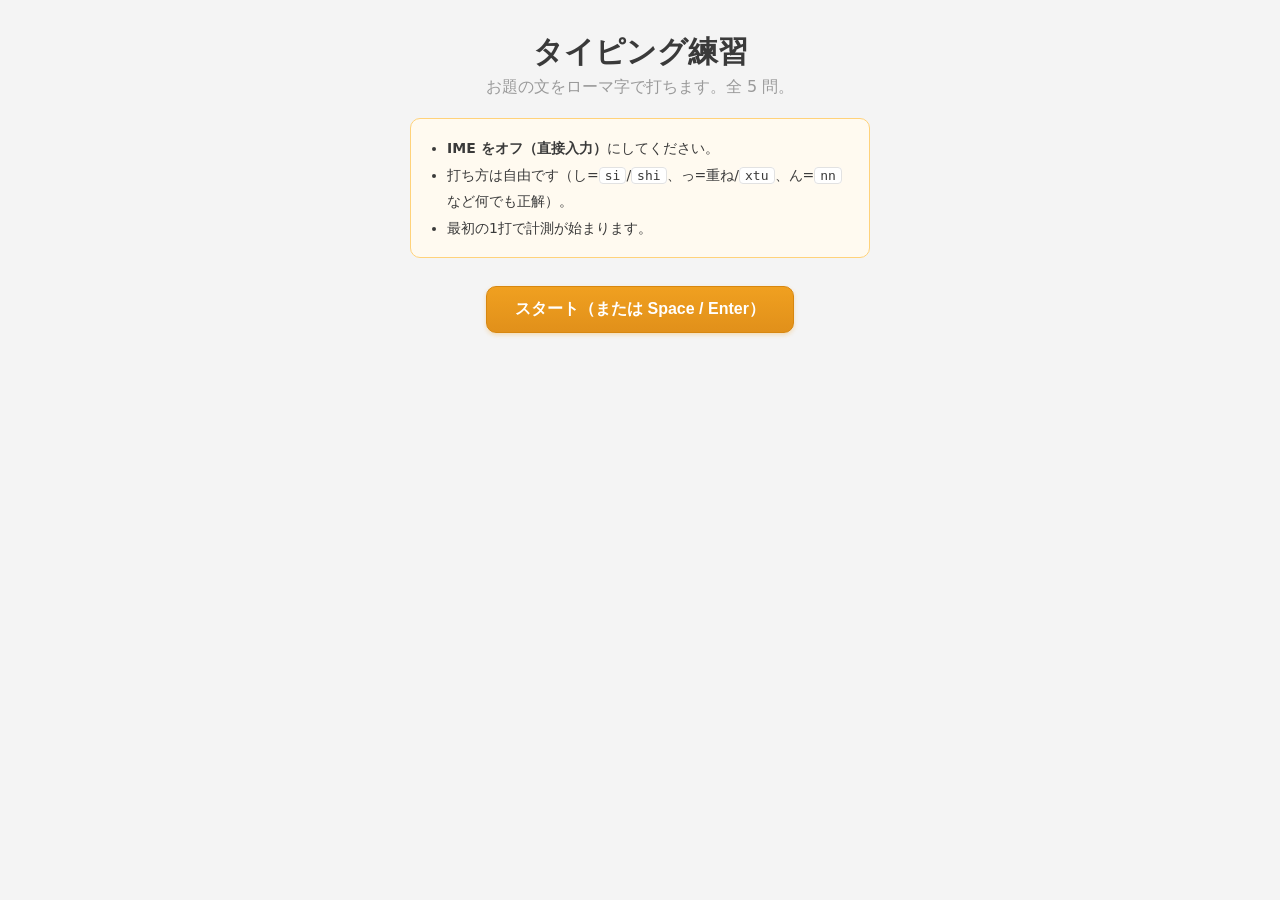
==== index.html @ a798c5b9 "e-typing クローン（タイピング練習ゲーム） 日本語ローマ字入力のタイピング練習。素のHTML/CSS/JS（ビルド不要・ES Modules）。 - 並列仮説方式のローマ字エンジン（両対応: " ====
<!DOCTYPE html>
<html lang="ja">
<head>
  <meta charset="UTF-8">
  <meta name="viewport" content="width=device-width, initial-scale=1.0">
  <title>タイピング練習（e-typing クローン）</title>
  <link rel="stylesheet" href="css/styles.css">
</head>
<body>
  <!-- ミス時の明転（白フラッシュ）用オーバーレイ -->
  <div id="flash" class="flash-overlay" aria-hidden="true"></div>

  <main class="stage">
    <!-- ===== スタート画面 ===== -->
    <section id="screen-start" class="screen is-active">
      <h1 class="start-title">タイピング練習</h1>
      <p class="start-lead">お題の文をローマ字で打ちます。全 <span id="start-count">5</span> 問。</p>
      <ul class="start-notes">
        <li><strong>IME をオフ（直接入力）</strong>にしてください。</li>
        <li>打ち方は自由です（し=<code>si</code>/<code>shi</code>、っ=重ね/<code>xtu</code>、ん=<code>nn</code> など何でも正解）。</li>
        <li>最初の1打で計測が始まります。</li>
      </ul>
      <button id="btn-start" class="btn-primary" type="button">スタート（または Space / Enter）</button>
    </section>

    <!-- ===== プレイ画面 ===== -->
    <section id="screen-play" class="screen">
      <div class="play-bar">
        <span id="progress" class="progress">1 / 5</span>
        <span id="live-acc" class="live-acc">正確率 100%</span>
      </div>

      <!-- お題パネル -->
      <section class="board" aria-label="お題">
        <p id="display" class="display"></p>
        <p id="reading" class="reading"></p>
        <p id="romaji" class="romaji">
          <span class="typed" id="romaji-typed"></span><span class="rest" id="romaji-rest"></span>
        </p>
      </section>

      <!-- キーボード -->
      <section class="keyboard-wrap" aria-label="キーボード">
        <div id="keyboard" class="keyboard"></div>
      </section>

      <!-- 両手 -->
      <section class="hands-wrap" aria-label="両手">
        <div id="hands"></div>
      </section>
    </section>

    <!-- ===== 結果画面 ===== -->
    <section id="screen-result" class="screen">
      <h2 class="result-title">結果</h2>
      <div class="result-rank">
        <span class="rank-label">ランク</span>
        <span id="result-rank" class="rank-value">A</span>
      </div>
      <div class="result-grid">
        <div class="stat"><span class="stat-num" id="result-score">0</span><span class="stat-cap">スコア</span></div>
        <div class="stat"><span class="stat-num" id="result-wpm">0</span><span class="stat-cap">WPM</span></div>
        <div class="stat"><span class="stat-num" id="result-kpm">0</span><span class="stat-cap">KPM</span></div>
        <div class="stat"><span class="stat-num" id="result-acc">0%</span><span class="stat-cap">正確率</span></div>
        <div class="stat"><span class="stat-num" id="result-correct">0</span><span class="stat-cap">正打数</span></div>
        <div class="stat"><span class="stat-num" id="result-miss">0</span><span class="stat-cap">ミス数</span></div>
      </div>
      <div class="weak-wrap">
        <div class="weak-col">
          <h3 class="weak-head">苦手なキー</h3>
          <ul id="weak-keys" class="weak-list"></ul>
        </div>
        <div class="weak-col">
          <h3 class="weak-head">苦手な指</h3>
          <ul id="weak-fingers" class="weak-list"></ul>
        </div>
      </div>
      <button id="btn-retry" class="btn-primary" type="button">もう一度（または Space / Enter）</button>
    </section>
  </main>

  <script type="module" src="js/main.js"></script>
</body>
</html>
---- css/styles.css ----
:root {
  --orange: #f0a020;
  --orange-soft: #ffd27a;
  --ink: #3a3a3a;
  --ink-soft: #9a9a9a;
  --line: #e2e2e2;
  --key-face: #fbfbfb;
  --key-top: #ffffff;
  --bg: #ffffff;
  --panel: #ffffff;
}

* { box-sizing: border-box; }

html, body {
  margin: 0;
  height: 100%;
  background: #f4f4f4;
  font-family: "Hiragino Kaku Gothic ProN", "Yu Gothic", Meiryo, system-ui, sans-serif;
  color: var(--ink);
}

.stage {
  max-width: 640px;
  margin: 0 auto;
  padding: 24px 16px 40px;
}

/* ===== お題パネル ===== */
.board {
  background: var(--panel);
  border: 1px solid var(--line);
  border-radius: 10px;
  padding: 22px 26px;
  box-shadow: 0 1px 2px rgba(0, 0, 0, 0.04);
}
.display {
  margin: 0;
  font-size: 26px;
  font-weight: 600;
  color: var(--ink);
  letter-spacing: 0.02em;
}
.reading {
  margin: 4px 0 0;
  font-size: 14px;
  color: var(--ink-soft);
}
.romaji {
  margin: 14px 0 0;
  font-size: 24px;
  font-weight: 700;
  letter-spacing: 0.06em;
  font-family: "Arial", "Helvetica Neue", sans-serif;
  border-top: 1px solid var(--line);
  padding-top: 12px;
}
.romaji .typed { color: var(--orange); }
.romaji .rest  { color: var(--ink); }
/* 次に打つ1文字を強調（任意のアクセント） */
.romaji .cursor {
  color: var(--orange);
  border-bottom: 3px solid var(--orange);
}

/* ===== キーボード ===== */
.keyboard-wrap { margin-top: 22px; }
.keyboard {
  background: #fafafa;
  border: 1px solid var(--line);
  border-radius: 10px;
  padding: 12px 10px;
}
.kb-row {
  display: flex;
  justify-content: center;
  gap: 6px;
  margin-bottom: 6px;
}
.kb-row:last-child { margin-bottom: 0; }
/* 段ごとに少しずらして実キーボードっぽく */
.kb-row:nth-child(2) { padding-left: 16px; }
.kb-row:nth-child(3) { padding-left: 26px; }
.kb-row:nth-child(4) { padding-left: 40px; }

.kb-key {
  width: 36px;
  height: 36px;
  display: flex;
  align-items: center;
  justify-content: center;
  font-size: 13px;
  font-weight: 600;
  color: #777;
  background: linear-gradient(#ffffff, var(--key-face));
  border: 1px solid var(--line);
  border-radius: 6px;
  box-shadow: 0 1px 0 #e9e9e9;
  user-select: none;
}
.kb-key.is-home { box-shadow: 0 1px 0 #e9e9e9, inset 0 -2px 0 var(--line); }
.kb-key.is-home::after {
  content: "";
  position: relative;
  /* ホームポジションの突起 */
}
/* 次に打つキー */
.kb-key.is-next {
  background: linear-gradient(var(--orange), #e1901a);
  color: #fff;
  border-color: #d8870f;
  box-shadow: 0 0 0 2px rgba(240, 160, 32, 0.25);
}

/* ===== 両手 ===== */
.hands-wrap { margin-top: 18px; }
.hands-svg { width: 100%; height: auto; display: block; }
.hands-svg .palm {
  fill: #e9e9e9;
}
.hands-svg .finger {
  fill: #d7d7d7;
  transition: fill 0.08s ease;
}
.hands-svg .finger.is-active {
  fill: var(--orange);
}

/* ===== 画面切り替え ===== */
.screen { display: none; }
.screen.is-active { display: block; }

/* ===== 共通ボタン ===== */
.btn-primary {
  display: block;
  margin: 28px auto 0;
  font-size: 16px;
  font-weight: 600;
  padding: 12px 28px;
  border-radius: 10px;
  border: 1px solid #d8870f;
  background: linear-gradient(var(--orange), #e1901a);
  color: #fff;
  cursor: pointer;
  box-shadow: 0 2px 4px rgba(240, 160, 32, 0.3);
}
.btn-primary:hover { filter: brightness(1.05); }
.btn-primary:active { transform: translateY(1px); }

/* ===== スタート画面 ===== */
.start-title {
  margin: 8px 0 4px;
  font-size: 30px;
  font-weight: 700;
  text-align: center;
  color: var(--ink);
}
.start-lead {
  margin: 0 0 20px;
  text-align: center;
  color: var(--ink-soft);
}
.start-notes {
  max-width: 460px;
  margin: 0 auto;
  padding: 16px 20px 16px 36px;
  background: #fffaf0;
  border: 1px solid var(--orange-soft);
  border-radius: 10px;
  color: var(--ink);
  font-size: 14px;
  line-height: 1.9;
}
.start-notes code {
  background: #fff;
  border: 1px solid var(--line);
  border-radius: 4px;
  padding: 0 5px;
  font-size: 13px;
}

/* ===== プレイ画面の上部バー ===== */
.play-bar {
  display: flex;
  justify-content: space-between;
  align-items: baseline;
  margin-bottom: 10px;
  font-size: 14px;
  color: var(--ink-soft);
}
.progress { font-weight: 600; color: var(--ink); }

/* ===== 結果画面 ===== */
.result-title {
  margin: 4px 0 16px;
  text-align: center;
  font-size: 24px;
}
.result-rank {
  text-align: center;
  margin-bottom: 18px;
}
.rank-label {
  display: block;
  font-size: 13px;
  color: var(--ink-soft);
}
.rank-value {
  display: inline-block;
  font-size: 72px;
  font-weight: 800;
  line-height: 1.1;
  color: var(--orange);
}
.result-grid {
  display: grid;
  grid-template-columns: repeat(3, 1fr);
  gap: 10px;
  margin-bottom: 22px;
}
.stat {
  background: #fafafa;
  border: 1px solid var(--line);
  border-radius: 10px;
  padding: 14px 8px;
  text-align: center;
}
.stat-num {
  display: block;
  font-size: 26px;
  font-weight: 700;
  color: var(--ink);
}
.stat-cap {
  display: block;
  margin-top: 2px;
  font-size: 12px;
  color: var(--ink-soft);
}
.weak-wrap {
  display: grid;
  grid-template-columns: 1fr 1fr;
  gap: 16px;
}
.weak-head {
  margin: 0 0 8px;
  font-size: 14px;
  color: var(--ink);
}
.weak-list {
  list-style: none;
  margin: 0;
  padding: 0;
}
.weak-list li {
  display: flex;
  justify-content: space-between;
  padding: 6px 10px;
  border-bottom: 1px solid var(--line);
  font-size: 14px;
}
.weak-name { font-weight: 600; }
.weak-count { color: var(--orange); font-weight: 600; }
.weak-none { color: var(--ink-soft); justify-content: flex-start; }

/* ===== ミス時の明転（白フラッシュ） ===== */
.flash-overlay {
  position: fixed;
  inset: 0;
  background: #fff;
  opacity: 0;
  pointer-events: none;
  z-index: 9999;
}
.flash-overlay.flash {
  animation: flash-anim 140ms ease-out;
}
@keyframes flash-anim {
  0%   { opacity: 0; }
  35%  { opacity: 0.85; }
  100% { opacity: 0; }
}
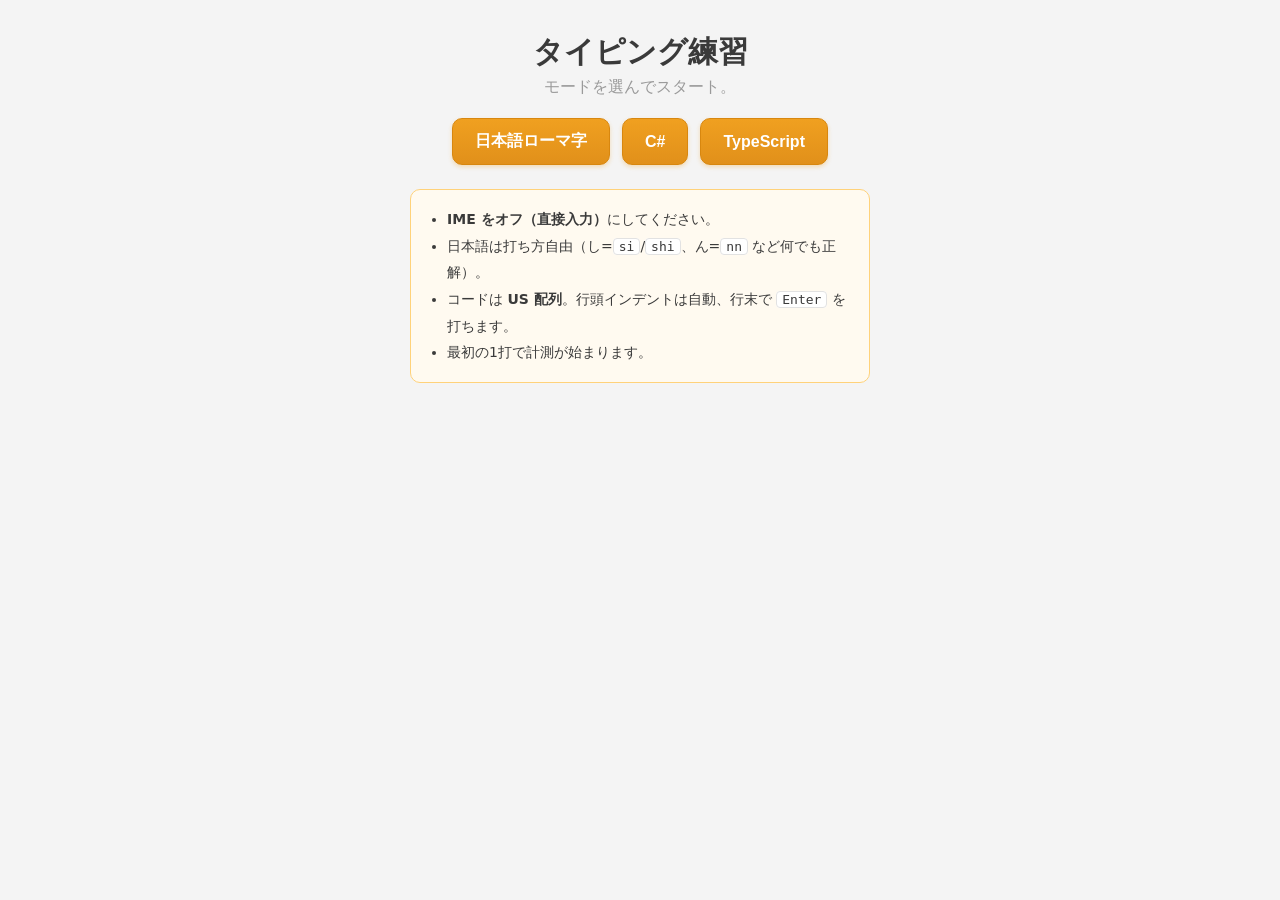
==== commit 25eb79ee: "feat: プログラミング言語コード直打ちモード（C# / TypeScript）を追加 US 配列・記号/Shift 可視化に対応したコードタイピングモードを実装。 日本語ローマ字モードは無改変で動" ====
--- a/index.html
+++ b/index.html
@@ -14,13 +14,18 @@
     <!-- ===== スタート画面 ===== -->
     <section id="screen-start" class="screen is-active">
       <h1 class="start-title">タイピング練習</h1>
-      <p class="start-lead">お題の文をローマ字で打ちます。全 <span id="start-count">5</span> 問。</p>
+      <p class="start-lead">モードを選んでスタート。</p>
+      <div class="mode-select">
+        <button class="btn-mode" type="button" data-mode="romaji">日本語ローマ字</button>
+        <button class="btn-mode" type="button" data-mode="code" data-lang="csharp">C#</button>
+        <button class="btn-mode" type="button" data-mode="code" data-lang="typescript">TypeScript</button>
+      </div>
       <ul class="start-notes">
         <li><strong>IME をオフ（直接入力）</strong>にしてください。</li>
-        <li>打ち方は自由です（し=<code>si</code>/<code>shi</code>、っ=重ね/<code>xtu</code>、ん=<code>nn</code> など何でも正解）。</li>
+        <li>日本語は打ち方自由（し=<code>si</code>/<code>shi</code>、ん=<code>nn</code> など何でも正解）。</li>
+        <li>コードは <strong>US 配列</strong>。行頭インデントは自動、行末で <code>Enter</code> を打ちます。</li>
         <li>最初の1打で計測が始まります。</li>
       </ul>
-      <button id="btn-start" class="btn-primary" type="button">スタート（または Space / Enter）</button>
     </section>
 
     <!-- ===== プレイ画面 ===== -->
@@ -30,13 +35,19 @@
         <span id="live-acc" class="live-acc">正確率 100%</span>
       </div>
 
-      <!-- お題パネル -->
-      <section class="board" aria-label="お題">
+      <!-- お題パネル（日本語ローマ字） -->
+      <section id="board" class="board" aria-label="お題">
         <p id="display" class="display"></p>
         <p id="reading" class="reading"></p>
         <p id="romaji" class="romaji">
           <span class="typed" id="romaji-typed"></span><span class="rest" id="romaji-rest"></span>
         </p>
+      </section>
+
+      <!-- コードパネル（プログラミングモード） -->
+      <section id="code-section" class="code-wrap" aria-label="コード" hidden>
+        <p id="code-title" class="code-title"></p>
+        <pre class="code-view"><code class="typed" id="code-typed"></code><code class="cursor" id="code-cursor"></code><code class="rest" id="code-rest"></code></pre>
       </section>
 
       <!-- キーボード -->
@@ -53,6 +64,7 @@
     <!-- ===== 結果画面 ===== -->
     <section id="screen-result" class="screen">
       <h2 class="result-title">結果</h2>
+      <p id="result-lang" class="result-lang"></p>
       <div class="result-rank">
         <span class="rank-label">ランク</span>
         <span id="result-rank" class="rank-value">A</span>
--- a/css/styles.css
+++ b/css/styles.css
@@ -112,6 +112,59 @@
   box-shadow: 0 0 0 2px rgba(240, 160, 32, 0.25);
 }
 
+/* US 配列: 段ごとのズレは無効化し、幅広キーで自然に揃える */
+.keyboard.is-us .kb-row { padding-left: 0; }
+/* 2段ラベルのキー（上=シフト記号 / 下=非シフト文字） */
+.kb-key.has-shift {
+  flex-direction: column;
+  gap: 1px;
+  font-size: 11px;
+  line-height: 1.05;
+}
+.kb-key .kb-shift { color: #aaa; }
+.kb-key .kb-base { color: #777; }
+.kb-key.is-next .kb-shift,
+.kb-key.is-next .kb-base { color: #fff; }
+/* 幅広キー（Shift / Enter / Space） */
+.kb-key.is-wide {
+  width: auto;
+  min-width: 58px;
+  padding: 0 10px;
+  font-size: 11px;
+}
+.keyboard.is-us .kb-row:last-child .kb-key.is-wide { min-width: 220px; }
+
+/* ===== コードパネル（プログラミングモード） ===== */
+.code-wrap {
+  background: #fbfbfb;
+  border: 1px solid var(--line);
+  border-radius: 10px;
+  padding: 14px 18px;
+  box-shadow: 0 1px 2px rgba(0, 0, 0, 0.04);
+}
+.code-title {
+  margin: 0 0 8px;
+  font-size: 13px;
+  color: var(--ink-soft);
+}
+.code-view {
+  margin: 0;
+  max-height: 320px;
+  overflow: auto;
+  font-family: "SFMono-Regular", Consolas, "Liberation Mono", Menlo, monospace;
+  font-size: 15px;
+  line-height: 1.6;
+  white-space: pre;
+  tab-size: 4;
+}
+.code-view .typed { color: #bdbdbd; }
+.code-view .rest { color: var(--ink); }
+.code-view .cursor {
+  background: var(--orange);
+  color: #fff;
+  border-radius: 2px;
+}
+
 /* ===== 両手 ===== */
 .hands-wrap { margin-top: 18px; }
 .hands-svg { width: 100%; height: auto; display: block; }
@@ -177,6 +230,37 @@
   border-radius: 4px;
   padding: 0 5px;
   font-size: 13px;
+}
+
+/* ===== スタート画面: モード選択 ===== */
+.mode-select {
+  display: flex;
+  flex-wrap: wrap;
+  justify-content: center;
+  gap: 12px;
+  margin: 0 auto 24px;
+}
+.btn-mode {
+  font-size: 16px;
+  font-weight: 600;
+  padding: 12px 22px;
+  border-radius: 10px;
+  border: 1px solid #d8870f;
+  background: linear-gradient(var(--orange), #e1901a);
+  color: #fff;
+  cursor: pointer;
+  box-shadow: 0 2px 4px rgba(240, 160, 32, 0.3);
+}
+.btn-mode:hover { filter: brightness(1.05); }
+.btn-mode:active { transform: translateY(1px); }
+
+/* ===== 結果画面: 言語ラベル ===== */
+.result-lang {
+  margin: 0 0 10px;
+  text-align: center;
+  font-size: 14px;
+  font-weight: 600;
+  color: var(--ink-soft);
 }
 
 /* ===== プレイ画面の上部バー ===== */
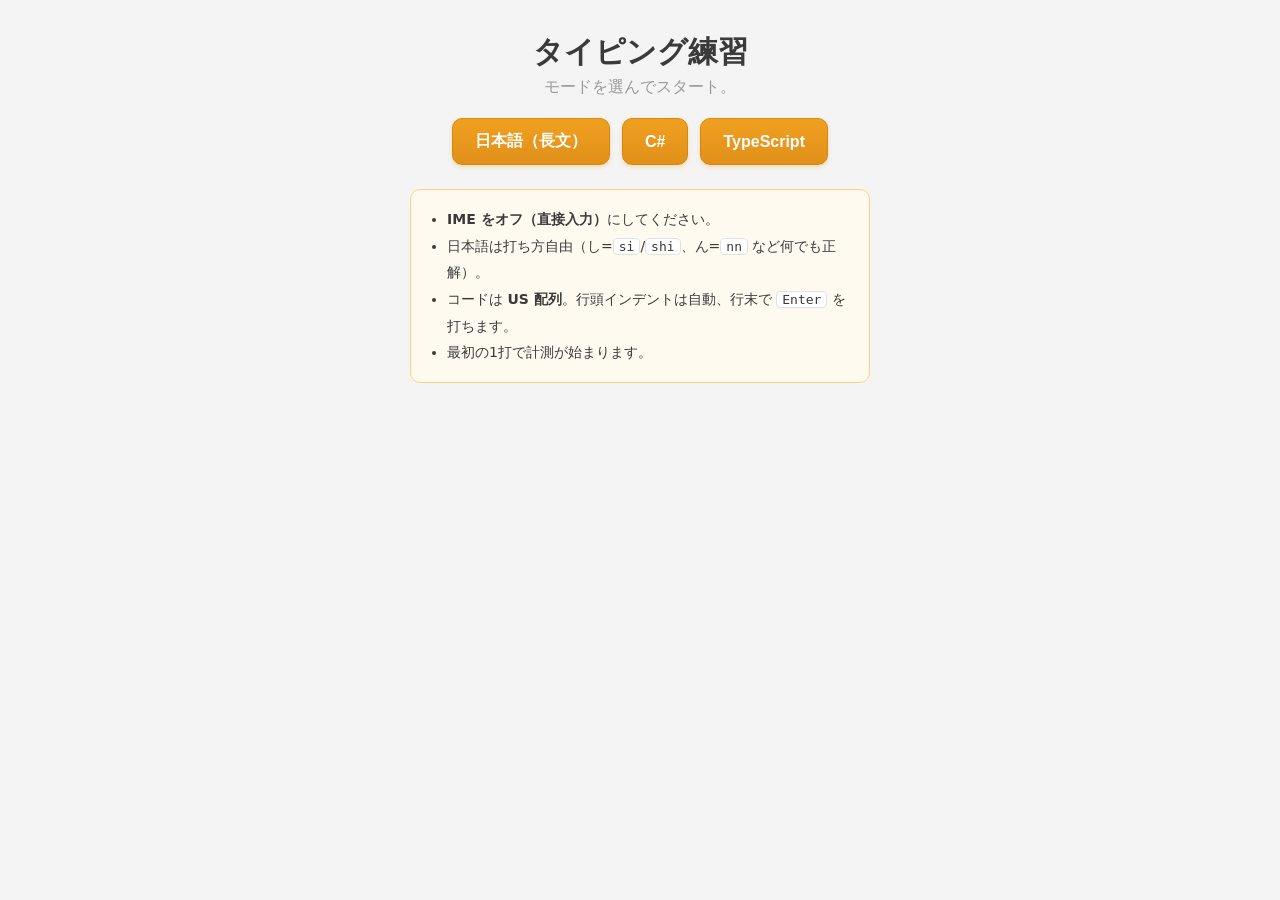
==== commit fbf2b2df: "feat: 日本語モードを青空文庫の長文（段落）練習に置き換え - romaji.js: 句読点・記号「」、。・！？（）を TABLE に追加（Shift記号含む）。セルフテスト46件PASS - w" ====
--- a/index.html
+++ b/index.html
@@ -16,7 +16,7 @@
       <h1 class="start-title">タイピング練習</h1>
       <p class="start-lead">モードを選んでスタート。</p>
       <div class="mode-select">
-        <button class="btn-mode" type="button" data-mode="romaji">日本語ローマ字</button>
+        <button class="btn-mode" type="button" data-mode="romaji">日本語（長文）</button>
         <button class="btn-mode" type="button" data-mode="code" data-lang="csharp">C#</button>
         <button class="btn-mode" type="button" data-mode="code" data-lang="typescript">TypeScript</button>
       </div>
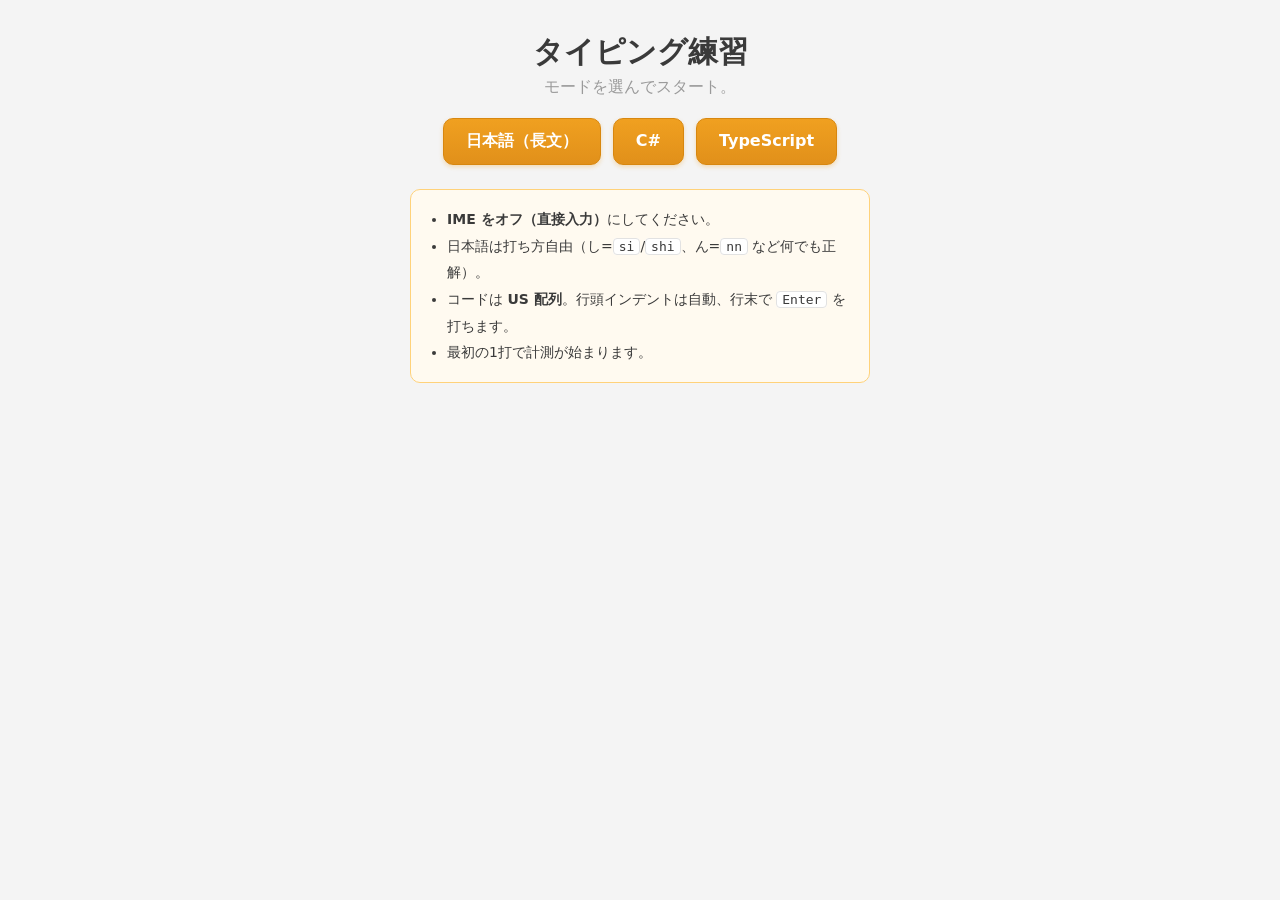
==== commit a379c7f3: "feat: モード別 URL に分割（/japanese, /program/c-sharp, /program/typescript） スタート画面のモード選択を URL ルーティングに変更し、in" ====
--- a/index.html
+++ b/index.html
@@ -3,22 +3,18 @@
 <head>
   <meta charset="UTF-8">
   <meta name="viewport" content="width=device-width, initial-scale=1.0">
-  <title>タイピング練習（e-typing クローン）</title>
-  <link rel="stylesheet" href="css/styles.css">
+  <title>ee-typing</title>
+  <link rel="stylesheet" href="/css/styles.css">
 </head>
 <body>
-  <!-- ミス時の明転（白フラッシュ）用オーバーレイ -->
-  <div id="flash" class="flash-overlay" aria-hidden="true"></div>
-
   <main class="stage">
-    <!-- ===== スタート画面 ===== -->
-    <section id="screen-start" class="screen is-active">
+    <section class="screen is-active">
       <h1 class="start-title">タイピング練習</h1>
       <p class="start-lead">モードを選んでスタート。</p>
       <div class="mode-select">
-        <button class="btn-mode" type="button" data-mode="romaji">日本語（長文）</button>
-        <button class="btn-mode" type="button" data-mode="code" data-lang="csharp">C#</button>
-        <button class="btn-mode" type="button" data-mode="code" data-lang="typescript">TypeScript</button>
+        <a class="btn-mode" href="/japanese/">日本語（長文）</a>
+        <a class="btn-mode" href="/program/c-sharp/">C#</a>
+        <a class="btn-mode" href="/program/typescript/">TypeScript</a>
       </div>
       <ul class="start-notes">
         <li><strong>IME をオフ（直接入力）</strong>にしてください。</li>
@@ -27,70 +23,6 @@
         <li>最初の1打で計測が始まります。</li>
       </ul>
     </section>
-
-    <!-- ===== プレイ画面 ===== -->
-    <section id="screen-play" class="screen">
-      <div class="play-bar">
-        <span id="progress" class="progress">1 / 5</span>
-        <span id="live-acc" class="live-acc">正確率 100%</span>
-      </div>
-
-      <!-- お題パネル（日本語ローマ字） -->
-      <section id="board" class="board" aria-label="お題">
-        <p id="display" class="display"></p>
-        <p id="reading" class="reading"></p>
-        <p id="romaji" class="romaji">
-          <span class="typed" id="romaji-typed"></span><span class="rest" id="romaji-rest"></span>
-        </p>
-      </section>
-
-      <!-- コードパネル（プログラミングモード） -->
-      <section id="code-section" class="code-wrap" aria-label="コード" hidden>
-        <p id="code-title" class="code-title"></p>
-        <pre class="code-view"><code class="typed" id="code-typed"></code><code class="cursor" id="code-cursor"></code><code class="rest" id="code-rest"></code></pre>
-      </section>
-
-      <!-- キーボード -->
-      <section class="keyboard-wrap" aria-label="キーボード">
-        <div id="keyboard" class="keyboard"></div>
-      </section>
-
-      <!-- 両手 -->
-      <section class="hands-wrap" aria-label="両手">
-        <div id="hands"></div>
-      </section>
-    </section>
-
-    <!-- ===== 結果画面 ===== -->
-    <section id="screen-result" class="screen">
-      <h2 class="result-title">結果</h2>
-      <p id="result-lang" class="result-lang"></p>
-      <div class="result-rank">
-        <span class="rank-label">ランク</span>
-        <span id="result-rank" class="rank-value">A</span>
-      </div>
-      <div class="result-grid">
-        <div class="stat"><span class="stat-num" id="result-score">0</span><span class="stat-cap">スコア</span></div>
-        <div class="stat"><span class="stat-num" id="result-wpm">0</span><span class="stat-cap">WPM</span></div>
-        <div class="stat"><span class="stat-num" id="result-kpm">0</span><span class="stat-cap">KPM</span></div>
-        <div class="stat"><span class="stat-num" id="result-acc">0%</span><span class="stat-cap">正確率</span></div>
-        <div class="stat"><span class="stat-num" id="result-correct">0</span><span class="stat-cap">正打数</span></div>
-        <div class="stat"><span class="stat-num" id="result-miss">0</span><span class="stat-cap">ミス数</span></div>
-      </div>
-      <div class="weak-wrap">
-        <div class="weak-col">
-          <h3 class="weak-head">苦手なキー</h3>
-          <ul id="weak-keys" class="weak-list"></ul>
-        </div>
-        <div class="weak-col">
-          <h3 class="weak-head">苦手な指</h3>
-          <ul id="weak-fingers" class="weak-list"></ul>
-        </div>
-      </div>
-      <button id="btn-retry" class="btn-primary" type="button">もう一度（または Space / Enter）</button>
-    </section>
   </main>
-
-  <script type="module" src="js/main.js"></script>
 </body>
 </html>
--- a/css/styles.css
+++ b/css/styles.css
@@ -33,27 +33,45 @@
   border-radius: 10px;
   padding: 22px 26px;
   box-shadow: 0 1px 2px rgba(0, 0, 0, 0.04);
+  max-height: 260px; /* 本文は約6行まで。超過分はパネル内スクロール（現在文へ自動追従） */
+  overflow-y: auto;
+}
+.source {
+  margin: 0 0 8px;
+  font-size: 13px;
+  font-weight: 600;
+  color: var(--orange);
 }
 .display {
   margin: 0;
-  font-size: 26px;
-  font-weight: 600;
-  color: var(--ink);
+  font-size: 20px;
+  font-weight: 600;
   letter-spacing: 0.02em;
+  line-height: 1.8;
+}
+.display .s-cur { color: var(--ink); }   /* 今タイプしている文（黒） */
+.display .s-dim { color: #cfcfcf; }      /* それ以外の文（淡いグレー） */
+/* 入力中の文（本文枠の下）。長い1文でもキーボードが収まるよう高さ上限＋スクロール */
+.typing-line {
+  margin-top: 14px;
+  max-height: 30vh;
+  overflow-y: auto;
 }
 .reading {
-  margin: 4px 0 0;
-  font-size: 14px;
-  color: var(--ink-soft);
+  margin: 0;
+  font-size: 14px;
+  color: var(--ink-soft);
+  line-height: 1.7;
+  word-break: break-all; /* かなも文字単位で折り返す */
 }
 .romaji {
-  margin: 14px 0 0;
-  font-size: 24px;
+  margin: 6px 0 0;
+  font-size: 20px;
   font-weight: 700;
-  letter-spacing: 0.06em;
+  letter-spacing: 0.04em;
   font-family: "Arial", "Helvetica Neue", sans-serif;
-  border-top: 1px solid var(--line);
-  padding-top: 12px;
+  line-height: 1.6;
+  word-break: break-all; /* 英単語ではないので、入りきらなくなった文字で折り返す */
 }
 .romaji .typed { color: var(--orange); }
 .romaji .rest  { color: var(--ink); }
@@ -241,6 +259,7 @@
   margin: 0 auto 24px;
 }
 .btn-mode {
+  display: inline-block;
   font-size: 16px;
   font-weight: 600;
   padding: 12px 22px;
@@ -248,6 +267,7 @@
   border: 1px solid #d8870f;
   background: linear-gradient(var(--orange), #e1901a);
   color: #fff;
+  text-decoration: none;
   cursor: pointer;
   box-shadow: 0 2px 4px rgba(240, 160, 32, 0.3);
 }
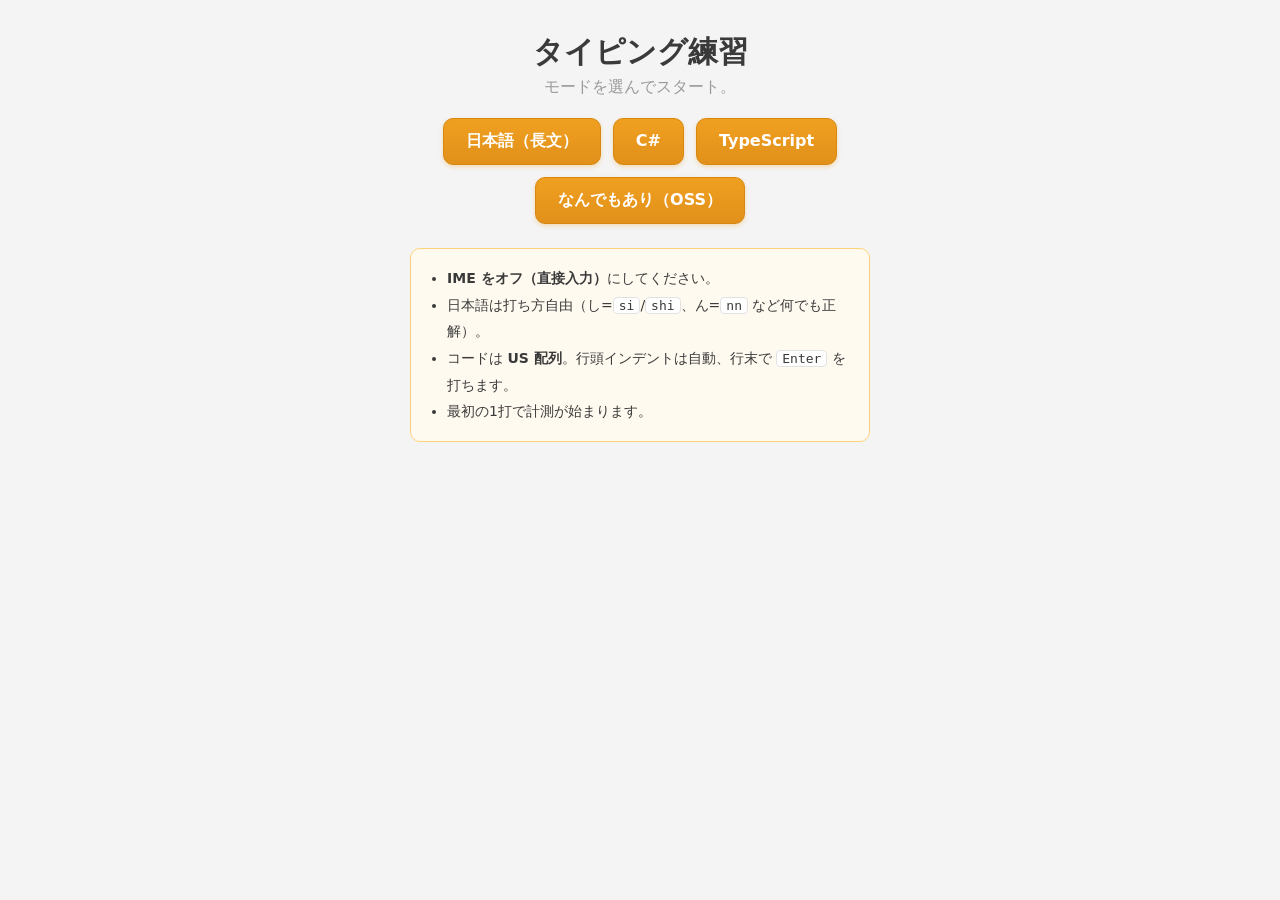
==== commit 5f684865: "feat: なんでもあり（OSS）モードと Wikipedia の日本語お題を追加 - /program/any/: スター 5k 以上・非 GPL の OSS 24 プロジェクトから小さな関数 75" ====
--- a/index.html
+++ b/index.html
@@ -4,7 +4,7 @@
   <meta charset="UTF-8">
   <meta name="viewport" content="width=device-width, initial-scale=1.0">
   <title>ee-typing</title>
-  <link rel="stylesheet" href="/css/styles.css">
+  <link rel="stylesheet" href="css/styles.css">
 </head>
 <body>
   <main class="stage">
@@ -12,9 +12,10 @@
       <h1 class="start-title">タイピング練習</h1>
       <p class="start-lead">モードを選んでスタート。</p>
       <div class="mode-select">
-        <a class="btn-mode" href="/japanese/">日本語（長文）</a>
-        <a class="btn-mode" href="/program/c-sharp/">C#</a>
-        <a class="btn-mode" href="/program/typescript/">TypeScript</a>
+        <a class="btn-mode" href="japanese/">日本語（長文）</a>
+        <a class="btn-mode" href="program/c-sharp/">C#</a>
+        <a class="btn-mode" href="program/typescript/">TypeScript</a>
+        <a class="btn-mode" href="program/any/">なんでもあり（OSS）</a>
       </div>
       <ul class="start-notes">
         <li><strong>IME をオフ（直接入力）</strong>にしてください。</li>
